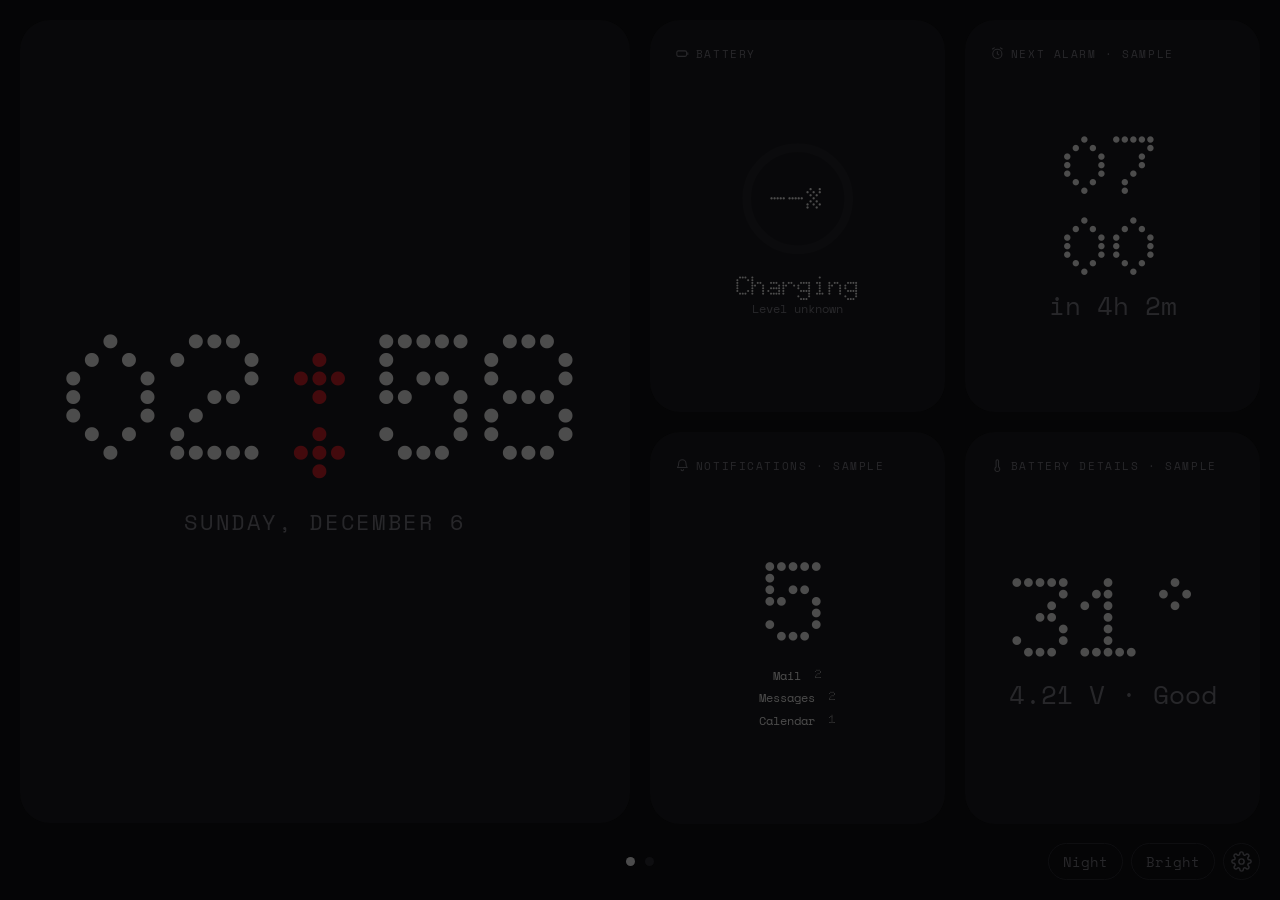
==== web/index.html @ 40144da5 "fix: tall tiles use their space: stacked alarm digits, centred and larger battery details In portrai" ====
<!doctype html>
<html lang="en">
<head>
<meta charset="utf-8">
<meta name="viewport" content="width=device-width, initial-scale=1, viewport-fit=cover">
<title>Charge Dock</title>
<link rel="stylesheet" href="fonts/fonts.css">
<style>
  /* Layout: StandBy-style night dock. Landscape = clock tile left, swipeable tile pages right. Portrait = clock on top, tiles below. */
  :root {
    --bg: #050506;
    --surface: #121214;
    --surface-2: #1b1b1e;
    --line: #26262a;
    --fg: #f4f3f0;
    --muted: #7a7980;
    --accent: #d71921;
    --on-accent: #ffffff;
    --font: "Space Mono", ui-monospace, "SF Mono", Menlo, monospace;
    --dot: "Doto", "Space Mono", ui-monospace, monospace;
    --dot-weight: 700;
    --time-scale: 1;
    --h12-scale: 1;
    --dim-opacity: .3;
    --top-inset: max(var(--gap), env(safe-area-inset-top, 0px));
    --gap: clamp(12px, 3vmin, 20px);   /* the one spacing value: screen margins and the space between tiles */
    color-scheme: dark;
  }
  :root[data-font="mono"] { --dot: "Space Mono", ui-monospace, "SF Mono", Menlo, monospace; --dot-weight: 400; --time-scale: .84; }
  :root[data-font="sans"] { --dot: system-ui, -apple-system, "Helvetica Neue", Roboto, sans-serif; --dot-weight: 200; --time-scale: .95; }
  :root[data-hour12="true"] { --h12-scale: .85; }
  :root[data-theme="light"] { --bg: #f2f2f4; --surface: #ffffff; --surface-2: #e8e8ec; --line: #d4d4da; --fg: #101012; --muted: #6c6b73; color-scheme: light; }
  @media (max-aspect-ratio: 1/1) { :root { --top-inset: max(calc(var(--gap) * 2.4), env(safe-area-inset-top, 0px)); } }   /* tall screens: room under the status bar and camera */
  [hidden] { display: none !important; }
  * { box-sizing: border-box; margin: 0; }
  html, body { height: 100%; }
  html { -webkit-tap-highlight-color: transparent; }   /* no blue flash on tap (Android WebView) */
  body {
    background: var(--bg); color: var(--fg); font-family: var(--font);
    padding-block: 0;
    padding-left: max(var(--gap), env(safe-area-inset-left, 0px));
    padding-right: max(var(--gap), env(safe-area-inset-right, 0px));
    overflow: hidden; -webkit-user-select: none; user-select: none;
  }
  button { font: inherit; color: inherit; background: none; border: 0; cursor: pointer; }
  button:focus-visible { outline: 2px solid var(--accent); outline-offset: 3px; }

  .dock { height: 100%; display: grid; grid-template-rows: minmax(0, 1fr) auto; gap: var(--gap); padding-block: var(--top-inset) var(--gap); transition: opacity .6s, transform 2s; }
  .dock.dim { opacity: var(--dim-opacity); }

  .stage { display: grid; grid-template-columns: 1fr 1fr; gap: var(--gap); min-height: 0; }
  @media (max-aspect-ratio: 1/1) { .stage { grid-template-columns: 1fr; grid-template-rows: auto minmax(0, 1fr); } }

  #battTile, .tile.clock { touch-action: none; -webkit-touch-callout: none; }
  #battTile *, .tile.clock * { pointer-events: none; }   /* the whole tile is the target, wherever you press */
  .tile.clock { justify-content: center; align-items: center; cursor: pointer; container-type: normal; }
  .time { font-family: var(--dot); font-weight: var(--dot-weight); font-variation-settings: "ROND" 100; font-size: calc(min(14.5vw, 32vh) * var(--time-scale) * var(--h12-scale)); line-height: 1; letter-spacing: -.035em; font-variant-numeric: tabular-nums; white-space: nowrap; }
  @media (max-aspect-ratio: 1/1) { .time { font-size: calc(min(31vw, 22vh) * var(--time-scale) * var(--h12-scale)); } }
  :root[data-calm="true"] .colon { animation: none; }
  .colon { color: var(--accent); animation: pulse 2s steps(1) infinite; }
  .ampm:empty { display: none; }
  .ampm { font-family: var(--font); font-weight: 400; font-size: .2em; letter-spacing: .05em; margin-left: .25em; color: var(--muted); }
  @keyframes pulse { 50% { opacity: .25; } }
  .temp { margin-top: .8vmin; max-width: 100%; text-align: center; overflow-wrap: anywhere; color: var(--muted); font-size: clamp(12px, 2.4vmin, 20px); letter-spacing: .08em; text-transform: uppercase; }
  .date { margin-top: 1.6vmin; color: var(--muted); font-size: clamp(12px, 2.6vmin, 22px); font-weight: 400; letter-spacing: .12em; text-transform: uppercase; }

  .tiles { position: relative; min-height: 0; touch-action: pan-y; }
  .page { height: 100%; display: grid; grid-template-columns: 1fr 1fr; grid-auto-rows: minmax(0, 1fr); gap: var(--gap); animation: in .35s ease-out; }
  @keyframes in { from { opacity: 0; transform: translateX(8px); } }
  .tile { background: var(--surface); border-radius: clamp(18px, 3.4vmin, 30px); padding: calc(var(--gap) * 1.25); display: flex; flex-direction: column; justify-content: space-between; min-width: 0; min-height: 0; overflow: hidden; container-type: size; }
  .tile.wide { grid-column: span 2; }
  .tile.tall { grid-row: span 2; }
  .label { display: flex; align-items: center; gap: .55em; color: var(--muted); font-size: clamp(10px, 1.9vmin, 14px); letter-spacing: .14em; text-transform: uppercase; }
  .label svg { width: 1.3em; height: 1.3em; flex: none; }
  .big { font-family: var(--dot); font-weight: var(--dot-weight); font-variation-settings: "ROND" 100; font-size: clamp(28px, 7.4vmin, 64px); line-height: 1; letter-spacing: -.02em; font-variant-numeric: tabular-nums; }
  .sub { color: var(--muted); font-size: clamp(12px, 2.3vmin, 17px); font-weight: 400; line-height: 1.4; }

  .ring { --ring: clamp(48px, min(38cqw, 66cqh), 220px); width: var(--ring); aspect-ratio: 1; position: relative; flex: none; }
  .ring svg { width: 100%; height: 100%; transform: rotate(-90deg); }
  .ring circle { fill: none; stroke-width: 7; }
  .ring .track { stroke: var(--surface-2); }
  .ring .fill { stroke: var(--accent); stroke-linecap: round; transition: stroke-dashoffset .8s; }
  .ring b { position: absolute; inset: 0; display: grid; place-items: center; font-family: var(--dot); font-weight: var(--dot-weight); font-variation-settings: "ROND" 100; font-size: calc(var(--ring) * .24); }
  .batt { display: flex; align-items: center; gap: 4cqmin; min-width: 0; }

  .alarm .ampm, .alarm .big { white-space: nowrap; }
  .tiles .tile .alarm .big { font-size: clamp(22px, min(34cqh, 34cqw), 130px); }
  .tiles .tile .details .big { font-size: clamp(26px, min(34cqh, 40cqw), 140px); }
  #notifRows li span { min-width: 0; overflow: hidden; text-overflow: ellipsis; white-space: nowrap; }
  .notif { display: flex; align-items: center; gap: calc(var(--gap) * 1.5); min-width: 0; }
  .notif-side { flex: 1; min-width: 0; }
  #notifRows { list-style: none; padding: 0; margin: 0; display: grid; grid-template-columns: minmax(0, 1fr); min-width: 0; gap: .45em; font-size: clamp(12px, min(8cqh, 4cqw), 20px); color: var(--fg); }
  #notifRows li { display: flex; justify-content: space-between; gap: 1em; min-width: 0; }
  #notifRows li b { font-family: var(--dot); font-variation-settings: "ROND" 100; font-weight: var(--dot-weight); }
  #notifRows li.more { color: var(--muted); justify-content: flex-start; }
  #notifTile .sub { font-size: clamp(12px, min(8cqh, 4cqw), 20px); }
  .week { display: grid; grid-template-columns: repeat(7, minmax(0, 1fr)); gap: calc(var(--gap) * .5); text-align: center; }
  .week div { display: flex; flex-direction: column; align-items: center; justify-content: space-between; gap: .35em; padding: 12% 0; border-radius: 14px; background: var(--surface-2); color: var(--muted); font-size: clamp(11px, 4cqw, 20px); letter-spacing: 0; }
  .week b { font-family: var(--dot); font-variation-settings: "ROND" 100; font-weight: var(--dot-weight); font-size: clamp(18px, min(7.4cqw, 22cqh), 80px); line-height: 1; letter-spacing: 0; transform: translateX(.047em); color: var(--fg); opacity: .45; }
  .week .wn { display: none; }
  .week .today { color: var(--accent); box-shadow: inset 0 0 0 2px var(--accent); }
  .week .today b { color: var(--accent); opacity: 1; }
  .week .future b { opacity: 1; }
  .tiles .tile.tall > .week { flex: 1; margin-block: 10px 0; grid-auto-rows: minmax(0, 1fr); }

  /* Right-hand tiles: the content scales with its tile and sits centred under the label. */
  .tiles .tile > :last-child { margin-block: auto; }
  .tiles .label { font-size: clamp(10px, 4.6cqmin, 16px); }
  .tiles .tile .big { font-size: clamp(26px, min(34cqh, 60cqw), 170px); }
  .tiles .tile .sub { font-size: clamp(12px, min(8cqh, 11cqw), 26px); }
  .tiles .batt .big { font-size: clamp(22px, min(20cqh, 9cqw), 80px); }
  .tiles .batt .sub { font-size: clamp(11px, min(8cqh, 4cqw), 20px); }
  @container (max-aspect-ratio: 1/1) {
    .week b { transform: none; }   /* the shift only matters for the centred day cards */
    .tiles .tile.tall > .week { grid-template-columns: 1fr; }
    .week div { flex-direction: row; padding: 0 6cqw; font-size: clamp(12px, min(3.4cqh, 6cqw), 26px); }
    .week .wl { display: none; }
    .week .wn { display: inline; }
    .week b { font-size: clamp(22px, min(7cqh, 18cqw), 90px); }
  }
  @container (max-aspect-ratio: 11/10) {
    .tiles .tile .alarm .big { display: flex; flex-direction: column; align-items: center; line-height: .95; font-size: clamp(22px, min(25cqh, 52cqw), 150px); }
    .alarm .sep { display: none; }
    .alarm, .details { text-align: center; }
    .tiles .tile .details .big { font-size: clamp(26px, min(34cqh, 52cqw), 150px); }
    .notif { flex-direction: column; align-items: stretch; text-align: center; gap: 3cqmin; }
    #notifRows li { justify-content: center; gap: 1.2em; }
    .batt { flex-direction: column; text-align: center; gap: 3cqmin; }
    .ring { --ring: clamp(64px, min(52cqw, 40cqh), 220px); }
    .tiles .batt .big { font-size: clamp(22px, min(11cqw, 13cqh), 80px); }
    .tiles .batt .sub { font-size: clamp(11px, min(5cqw, 6cqh), 22px); }
  }

  .bottom { display: grid; grid-template-columns: 1fr auto 1fr; align-items: center; color: var(--muted); font-size: clamp(11px, 2vmin, 14px); letter-spacing: .05em; }
  .hint { grid-column: 1; justify-self: start; padding-right: 8px; font-size: clamp(10px, 1.9vmin, 13px); line-height: 1.3; letter-spacing: .04em; color: var(--muted); }
  .dots { display: flex; gap: 10px; grid-column: 2; }
  .dots button { width: 9px; height: 9px; border-radius: 50%; background: var(--line); padding: 0; }
  .dots button[aria-current="true"] { background: var(--fg); }
  .pills { display: flex; gap: 8px; grid-column: 3; justify-self: end; }
  .pill { border: 1px solid var(--line); border-radius: 99px; padding: .5em 1em; color: var(--muted); }
  .pill[aria-pressed="true"] { color: var(--accent); border-color: var(--accent); }
  .pill.icon { padding: .5em; display: grid; place-items: center; }
  .pill.icon svg { width: 1.5em; height: 1.5em; }

  /* ---- settings ---- */
  .settings { position: fixed; inset: 0; z-index: 20; background: var(--bg); overflow-y: auto; padding-inline: max(var(--gap), env(safe-area-inset-left, 0px)) max(var(--gap), env(safe-area-inset-right, 0px)); -webkit-user-select: none; user-select: none; }
  .sheet { max-width: 760px; margin-inline: auto; padding-bottom: 24px; }
  .sheet header { position: sticky; top: 0; display: flex; justify-content: space-between; align-items: center; padding-block: 14px 10px; background: var(--bg); z-index: 1; }
  .sheet h2 { font-family: var(--font); font-weight: 400; font-size: clamp(14px, 3vmin, 20px); letter-spacing: .14em; text-transform: uppercase; color: var(--muted); }
  #settingsClose { width: 40px; height: 40px; border-radius: 50%; background: var(--surface-2); font-size: 22px; line-height: 1; }
  .rows { display: grid; grid-template-columns: 1fr; gap: calc(var(--gap) * .7); }
  @media (min-aspect-ratio: 1/1) { .rows { grid-template-columns: 1fr 1fr; } }
  .row { background: var(--surface); border-radius: 18px; padding: 10px 14px; display: flex; align-items: center; justify-content: space-between; gap: 12px; min-height: 52px; }
  .rl { color: var(--fg); font-size: 13px; letter-spacing: .04em; }
  .seg { display: flex; border: 1px solid var(--line); border-radius: 99px; overflow: hidden; }
  .seg button { padding: .45em .9em; font-size: 12px; color: var(--muted); }
  .seg button[aria-pressed="true"] { background: var(--accent); color: var(--on-accent); }
  .swatches { display: flex; gap: 10px; }
  .swatches button { width: 26px; height: 26px; padding: 0; border-radius: 50%; background: var(--c); border: 2px solid transparent; }
  .swatches button[aria-pressed="true"] { border-color: var(--fg); box-shadow: 0 0 0 2px var(--surface) inset; }
  #customSwatch { --c: var(--surface-2); display: grid; place-items: center; color: var(--muted); }
  #customSwatch svg { width: 14px; height: 14px; }
  .row.custom { grid-column: 1 / -1; }
  .sliders { display: grid; gap: 10px; flex: 1; min-width: 0; }
  .sliders label { display: grid; grid-template-columns: 6.5em minmax(0, 1fr); align-items: center; gap: 10px; font-size: 12px; color: var(--muted); }
  .sliders input[type="range"] { -webkit-appearance: none; appearance: none; width: 100%; height: 12px; border-radius: 99px; background: var(--track); margin: 0; }
  .sliders input[type="range"]::-webkit-slider-thumb { -webkit-appearance: none; width: 24px; height: 24px; border-radius: 50%; background: #fff; border: 3px solid var(--bg); box-shadow: 0 0 0 1px var(--muted); }
  .sliders input[type="range"]::-moz-range-thumb { width: 18px; height: 18px; border-radius: 50%; background: #fff; border: 3px solid var(--bg); }
  #hue { --track: linear-gradient(90deg, hsl(0 100% 50%), hsl(60 100% 50%), hsl(120 100% 50%), hsl(180 100% 50%), hsl(240 100% 50%), hsl(300 100% 50%), hsl(360 100% 50%)); }
  #sat { --track: linear-gradient(90deg, hsl(var(--h) 0% var(--lp)), hsl(var(--h) 100% var(--lp))); }
  #lig { --track: linear-gradient(90deg, #000, hsl(var(--h) var(--sp) 50%), #fff); }
  #customHex { width: 8.2em; padding: .55em .7em; border: 1px solid var(--line); border-radius: 12px; background: var(--surface-2); color: var(--fg); font: inherit; font-size: 13px; letter-spacing: .04em; -webkit-user-select: text; user-select: text; text-transform: lowercase; }
  .field { width: 11em; padding: .55em .7em; border: 1px solid var(--line); border-radius: 12px; background: var(--surface-2); color: var(--fg); font: inherit; font-size: 13px; -webkit-user-select: text; user-select: text; }
  .field:focus-visible { outline: 2px solid var(--accent); outline-offset: 2px; }
  .field[aria-invalid="true"] { border-color: #ff5a4d; }
  #customHex:focus-visible { outline: 2px solid var(--accent); outline-offset: 2px; }
  #customHex[aria-invalid="true"] { border-color: #ff5a4d; }
  .step { display: flex; align-items: center; gap: 10px; }
  .step button { width: 32px; height: 32px; border-radius: 50%; background: var(--surface-2); font-size: 18px; line-height: 1; }
  .step output { min-width: 5.2em; text-align: center; font-size: 13px; color: var(--fg); font-variant-numeric: tabular-nums; }
  .switch { width: 46px; height: 28px; border-radius: 99px; background: var(--surface-2); position: relative; flex: none; transition: background .2s; }
  .switch::after { content: ""; position: absolute; top: 3px; left: 3px; width: 22px; height: 22px; border-radius: 50%; background: var(--muted); transition: transform .2s, background .2s; }
  .switch[aria-checked="true"] { background: var(--line); }
  .switch[aria-checked="true"]::after { background: var(--accent); transform: translateX(18px); }
  #resetSettings { margin-top: 14px; padding: .6em 1.2em; border: 1px solid var(--line); border-radius: 99px; color: var(--muted); font-size: 12px; }

  #flash { position: fixed; inset: 0; z-index: 100; background: radial-gradient(circle at 50% 50%, #fff 0, #fff 55%, var(--tint, #fff) 135%); box-shadow: inset 0 0 18vmin var(--tint, transparent); opacity: 0; pointer-events: none; }
  #orb { position: fixed; left: 50%; top: 50%; z-index: 99; width: 28px; height: 28px; border-radius: 50%; background: radial-gradient(circle, #fff 0 30%, var(--tint, #fff) 72%, transparent 100%); box-shadow: 0 0 24px 8px var(--tint, #fff); transform: translate(-50%, -50%); pointer-events: none; }
  body.red { --bg: #060102; --surface: #150607; --surface-2: #220a0c; --line: #301012; --fg: #e8352f; --muted: #7e211f; --accent: #ff5a4d; }
  @media (prefers-reduced-motion: reduce) { .colon, .page { animation: none; } .stage, .dock { transition: none; } }
</style>
</head>
<body>
<div class="dock" id="dock">
  <div class="stage" id="stage">
    <div class="clock tile">
      <div class="time" id="time" aria-live="off"><span id="hh">00</span><span class="colon">:</span><span id="mm">00</span><span class="ampm" id="ampm"></span></div>
      <div class="date" id="date"></div>
      <div class="temp" id="temp" hidden></div>
    </div>

    <div class="tiles" id="tiles">
      <section class="page" id="page0">
        <div class="tile" id="battTile">
          <div class="label"><svg viewBox="0 0 24 24" fill="none" stroke="currentColor" stroke-width="1.7" stroke-linecap="round" stroke-linejoin="round"><rect x="3" y="8" width="16" height="9" rx="2.5"/><path d="M21 11v3"/></svg>Battery</div>
          <div class="batt">
            <div class="ring">
              <svg viewBox="0 0 100 100"><circle class="track" cx="50" cy="50" r="40"/><circle class="fill" id="ringFill" cx="50" cy="50" r="40" stroke-dasharray="251.3" stroke-dashoffset="251.3"/></svg>
              <b id="pct">--%</b>
            </div>
            <div><div class="big" id="battBig">Charging</div><div class="sub" id="battSub">Level unknown</div></div>
          </div>
        </div>
        <div class="tile" id="alarmTile" data-state="sample">
          <div class="label"><svg viewBox="0 0 24 24" fill="none" stroke="currentColor" stroke-width="1.7" stroke-linecap="round" stroke-linejoin="round"><circle cx="12" cy="13" r="7.5"/><path d="M12 9v4l2.5 1.5M4 5l3-2M20 5l-3-2"/></svg><span id="alarmLabel">Next alarm \u00b7 sample</span></div>
          <div class="alarm">
            <div class="big" id="alarmTime"><span id="alarmH">--</span><span class="sep">:</span><span id="alarmM">--</span><span class="ampm" id="alarmAmpm"></span></div>
            <div class="sub" id="alarmWhen">&nbsp;</div>
          </div>
        </div>
        <div class="tile" id="notifTile" data-state="sample">
          <div class="label"><svg viewBox="0 0 24 24" fill="none" stroke="currentColor" stroke-width="1.7" stroke-linecap="round" stroke-linejoin="round"><path d="M6 9a6 6 0 1 1 12 0c0 5 2 6.5 2 6.5H4S6 14 6 9z"/><path d="M10 19a2 2 0 0 0 4 0"/></svg><span id="notifLabel">Notifications · sample</span></div>
          <div class="notif">
            <div class="big" id="notifTotal">0</div>
            <div class="notif-side">
              <ul id="notifRows"></ul>
              <div class="sub" id="notifMessage" hidden></div>
            </div>
          </div>
        </div>
        <div class="tile" id="detailsTile" data-state="sample">
          <div class="label"><svg viewBox="0 0 24 24" fill="none" stroke="currentColor" stroke-width="1.7" stroke-linecap="round" stroke-linejoin="round"><path d="M14 14.8V5a2 2 0 1 0-4 0v9.8a4 4 0 1 0 4 0z"/></svg><span id="detailsLabel">Battery details \u00b7 sample</span></div>
          <div class="details">
            <div class="big" id="detailsBig">&ndash;</div>
            <div class="sub" id="detailsSub">&nbsp;</div>
          </div>
        </div>
      </section>

      <section class="page" id="page1" hidden>
        <div class="tile wide tall">
          <div class="label"><svg viewBox="0 0 24 24" fill="none" stroke="currentColor" stroke-width="1.7" stroke-linecap="round"><circle cx="5" cy="12" r="1.3"/><circle cx="12" cy="12" r="1.3"/><circle cx="19" cy="12" r="1.3"/></svg>This week</div>
          <div class="week" id="week"></div>
        </div>
      </section>
    </div>
  </div>

  <div class="bottom">
    <span class="hint" id="exitHint" hidden>Hold the clock to exit</span>
    <div class="dots" role="group" aria-label="Pages">
      <button aria-label="Page 1" aria-current="true" data-page="0"></button>
      <button aria-label="Page 2" aria-current="false" data-page="1"></button>
    </div>
    <div class="pills">
      <button class="pill" id="redBtn" aria-pressed="false">Night</button>
      <button class="pill" id="dimBtn">Dim</button>
      <button class="pill icon" id="settingsBtn" aria-label="Settings"><svg viewBox="0 0 24 24" fill="none" stroke="currentColor" stroke-width="1.7" stroke-linecap="round" stroke-linejoin="round"><circle cx="12" cy="12" r="3"/><path d="M19.4 15a1.7 1.7 0 0 0 .3 1.8l.1.1a2 2 0 1 1-2.8 2.8l-.1-.1a1.7 1.7 0 0 0-1.8-.3 1.7 1.7 0 0 0-1 1.5V21a2 2 0 1 1-4 0v-.1a1.7 1.7 0 0 0-1.1-1.5 1.7 1.7 0 0 0-1.8.3l-.1.1a2 2 0 1 1-2.8-2.8l.1-.1a1.7 1.7 0 0 0 .3-1.8 1.7 1.7 0 0 0-1.5-1H3a2 2 0 1 1 0-4h.1a1.7 1.7 0 0 0 1.5-1.1 1.7 1.7 0 0 0-.3-1.8l-.1-.1a2 2 0 1 1 2.8-2.8l.1.1a1.7 1.7 0 0 0 1.8.3H9a1.7 1.7 0 0 0 1-1.5V3a2 2 0 1 1 4 0v.1a1.7 1.7 0 0 0 1 1.5 1.7 1.7 0 0 0 1.8-.3l.1-.1a2 2 0 1 1 2.8 2.8l-.1.1a1.7 1.7 0 0 0-.3 1.8V9a1.7 1.7 0 0 0 1.5 1H21a2 2 0 1 1 0 4h-.1a1.7 1.7 0 0 0-1.5 1z"/></svg></button>
    </div>
  </div>
</div>

<div id="flash" aria-hidden="true" style="opacity:0"></div>
<div id="orb" aria-hidden="true" hidden></div>

<div class="settings" id="settings" role="dialog" aria-modal="true" aria-labelledby="settingsTitle" hidden>
  <div class="sheet">
    <header>
      <h2 id="settingsTitle">Settings</h2>
      <button id="settingsClose" aria-label="Close settings">&times;</button>
    </header>
    <div class="rows">
      <div class="row"><span class="rl">Clock font</span>
        <div class="seg"><button data-font="dot">Dot</button><button data-font="mono">Mono</button><button data-font="sans">Sans</button></div></div>
      <div class="row"><span class="rl">Theme</span>
        <div class="seg"><button data-themeopt="dark">Dark</button><button data-themeopt="light">Light</button><button data-themeopt="system">Device</button></div></div>
      <div class="row"><span class="rl">Accent colour</span>
        <div class="swatches">
          <button data-accent="#d71921" style="--c:#d71921" aria-label="Red"></button>
          <button data-accent="#ffb25b" style="--c:#ffb25b" aria-label="Amber"></button>
          <button data-accent="#5be28c" style="--c:#5be28c" aria-label="Green"></button>
          <button data-accent="#4aa3ff" style="--c:#4aa3ff" aria-label="Blue"></button>
          <button data-accent="#f4f3f0" style="--c:#f4f3f0" aria-label="White"></button>
          <button id="customSwatch" aria-label="Custom colour" aria-pressed="false"><svg viewBox="0 0 24 24" fill="none" stroke="currentColor" stroke-width="2" stroke-linecap="round" stroke-linejoin="round" aria-hidden="true"><path d="M17 3a2.83 2.83 0 1 1 4 4L7.5 20.5 2 22l1.5-5.5L17 3z"/></svg></button>
        </div></div>
      <div class="row custom" id="customRow" hidden>
        <div class="sliders">
          <label>Hue <input type="range" id="hue" min="0" max="360" value="0" aria-label="Hue"></label>
          <label>Saturation <input type="range" id="sat" min="0" max="100" value="100" aria-label="Saturation"></label>
          <label>Lightness <input type="range" id="lig" min="0" max="100" value="50" aria-label="Lightness"></label>
        </div>
        <input type="text" id="customHex" value="#d71921" maxlength="10" inputmode="text" autocomplete="off" autocapitalize="off" spellcheck="false" aria-label="Hex colour code" aria-invalid="false">
      </div>
      <div class="row"><span class="rl">Time format</span>
        <div class="seg"><button data-hour12="false">24-hour</button><button data-hour12="true">12-hour</button></div></div>
      <div class="row"><span class="rl">Temperature</span>
        <div class="seg"><button data-unit="C">&deg;C</button><button data-unit="F">&deg;F</button></div></div>
      <div class="row"><span class="rl">Weather city</span>
        <input type="text" id="cityInput" class="field" maxlength="60" placeholder="Automatic" autocomplete="off" autocapitalize="words" spellcheck="false" aria-label="Weather city" aria-invalid="false"></div>
      <div class="row"><span class="rl">Week starts on</span>
        <div class="seg"><button data-weekstart="1">Monday</button><button data-weekstart="0">Sunday</button></div></div>
      <div class="row"><span class="rl">Turn down visual effects</span>
        <button class="switch" id="setReduce" role="switch" aria-checked="false" aria-label="Turn down visual effects"></button></div>
      <div class="row"><span class="rl">Auto-dim at night</span>
        <button class="switch" id="setAuto" role="switch" aria-checked="true" aria-label="Auto-dim at night"></button></div>
      <div class="row"><span class="rl">Dim brightness</span>
        <div class="step"><button id="levelMinus" aria-label="Dimmer">&minus;</button><output id="levelValue">30%</output><button id="levelPlus" aria-label="Brighter">+</button></div></div>
      <div class="row"><span class="rl">Dim from</span>
        <div class="step"><button id="startMinus" aria-label="Start one hour earlier">&minus;</button><output id="startValue">22:00</output><button id="startPlus" aria-label="Start one hour later">+</button></div></div>
      <div class="row"><span class="rl">Dim until</span>
        <div class="step"><button id="endMinus" aria-label="End one hour earlier">&minus;</button><output id="endValue">07:00</output><button id="endPlus" aria-label="End one hour later">+</button></div></div>
    </div>
    <button id="resetSettings">Reset to defaults</button>
  </div>
</div>

<script src="dock-logic.js"></script>
<script>
  const $ = id => document.getElementById(id);
  const pad = n => String(n).padStart(2, '0');

  // ---- settings (stored on the device, validated on load) ----
  const KEY = 'charge-dock-settings';
  let S;
  try { S = DockLogic.normalizeSettings(JSON.parse(localStorage.getItem(KEY))); }
  catch (e) { S = DockLogic.normalizeSettings(null); }
  const saveSettings = () => { try { localStorage.setItem(KEY, JSON.stringify(S)); } catch (e) {} };

  let manual = null, lastNight = null, dayKey = '', customOpen = false;

  // Only touch the DOM when the text changed, so the blinking colon is never re-created.
  const setText = (id, text) => { const el = $(id); if (el.textContent !== text) el.textContent = text; };

  // ---- clock, date, week ----
  function tick() {
    const n = new Date();
    const t = DockLogic.formatTime(n, S.hour12);
    setText('hh', t.hh); setText('mm', t.mm); setText('ampm', t.suffix);
    if (typeof renderAlarm === 'function') renderAlarm();
    $('date').textContent = n.toLocaleDateString(undefined, { weekday: 'long', month: 'long', day: 'numeric' });
    const key = n.toDateString();
    if (key !== dayKey) {
      dayKey = key;
      $('week').innerHTML = DockLogic.weekStrip(n, S.weekStart).map(d =>
        '<div class="' + d.state + '"><span class="wl">' + d.letter + '</span><span class="wn">' + d.name + '</span><b>' + pad(d.day) + '</b></div>').join('');
    }
  }

  // ---- theme: dark, light, or the phone's choice; accent adjusted so it stays visible ----
  let systemDark = true, systemFromApp = false;
  try {
    const mq = matchMedia('(prefers-color-scheme: dark)');
    systemDark = mq.matches;
    mq.addEventListener('change', e => { if (systemFromApp) return; systemDark = e.matches; applyDimming(); });
  } catch (e) {}
  window.setSystemTheme = isDark => { systemFromApp = true; systemDark = !!isDark; applyDimming(); };
  function paintTheme(resolved) {
    const root = document.documentElement;
    const shown = DockLogic.visibleAccent(S.accent, resolved);
    root.dataset.theme = resolved;
    root.style.setProperty('--accent', shown);
    root.style.setProperty('--on-accent', DockLogic.onAccent(shown));
  }

  // ---- dimming: the schedule decides, the Dim pill overrides until the next boundary ----
  function applyDimming() {
    const night = DockLogic.isNight(new Date(), S.dimStart, S.dimEnd);
    if (night !== lastNight) { lastNight = night; manual = null; }
    const dim = manual !== null ? manual : (S.autoDim && night);
    $('dock').classList.toggle('dim', dim);
    paintTheme(DockLogic.resolveTheme(S.theme, systemDark, dim));
    $('dimBtn').textContent = dim ? 'Bright' : 'Dim';
    $('dimBtn').dataset.dim = String(dim);
  }

  // ---- apply settings to the page and the settings screen ----
  function applySettings(fromSlider = false) {
    const root = document.documentElement;
    root.dataset.font = S.font;
    root.dataset.hour12 = String(S.hour12);
    root.style.setProperty('--dim-opacity', String(S.dimLevel / 100));
    document.body.classList.toggle('red', S.red);
    const mark = (attr, value) => document.querySelectorAll('[data-' + attr + ']').forEach(b =>
      b.setAttribute('aria-pressed', String(b.dataset[attr] === String(value))));
    mark('font', S.font); mark('themeopt', S.theme); mark('unit', S.unit);
    if (document.activeElement !== $('cityInput')) $('cityInput').value = S.weatherCity ? S.weatherCity.name : ''; mark('accent', S.accent); mark('hour12', S.hour12); mark('weekstart', S.weekStart);
    const preset = DockLogic.ACCENTS.includes(S.accent);
    $('customSwatch').setAttribute('aria-pressed', String(!preset));
    if (preset) { $('customSwatch').style.removeProperty('--c'); $('customSwatch').style.removeProperty('color'); }
    else { $('customSwatch').style.setProperty('--c', S.accent); $('customSwatch').style.color = DockLogic.onAccent(S.accent); }
    $('customRow').hidden = preset && !customOpen;
    const hsl = DockLogic.hexToHsl(S.accent);
    if (!fromSlider) { $('hue').value = hsl.h; $('sat').value = hsl.s; $('lig').value = hsl.l; }
    $('customRow').style.setProperty('--h', $('hue').value);
    $('customRow').style.setProperty('--sp', $('sat').value + '%');
    $('customRow').style.setProperty('--lp', $('lig').value + '%');
    if (document.activeElement !== $('customHex')) $('customHex').value = S.accent;
    $('setAuto').setAttribute('aria-checked', String(S.autoDim));
    $('setReduce').setAttribute('aria-checked', String(S.reduceEffects));
    root.dataset.calm = String(S.reduceEffects);
    $('startValue').textContent = DockLogic.formatHour(S.dimStart, S.hour12);
    $('endValue').textContent = DockLogic.formatHour(S.dimEnd, S.hour12);
    $('levelValue').textContent = S.dimLevel + '%';
    $('redBtn').setAttribute('aria-pressed', String(S.red));
    dayKey = ''; tick(); applyDimming(); if (typeof renderWeather === 'function') { renderWeather(); renderAlarm(); renderDetails(); }
  }
  const change = fn => { fn(); saveSettings(); applySettings(); };

  // ---- settings screen ----
  const settings = $('settings');
  const openSettings = () => { settings.hidden = false; $('settingsClose').focus(); };
  const closeSettings = () => { settings.hidden = true; $('settingsBtn').focus(); };
  $('settingsBtn').onclick = openSettings;
  $('settingsClose').onclick = closeSettings;
  const actions = {
    setAuto: () => { S.autoDim = !S.autoDim; manual = null; },
    setReduce: () => { S.reduceEffects = !S.reduceEffects; },
    levelMinus: () => { S.dimLevel = Math.max(10, S.dimLevel - 10); },
    levelPlus: () => { S.dimLevel = Math.min(80, S.dimLevel + 10); },
    startMinus: () => { S.dimStart = (S.dimStart + 23) % 24; },
    startPlus: () => { S.dimStart = (S.dimStart + 1) % 24; },
    endMinus: () => { S.dimEnd = (S.dimEnd + 23) % 24; },
    endPlus: () => { S.dimEnd = (S.dimEnd + 1) % 24; },
    resetSettings: () => { S = DockLogic.normalizeSettings(null); manual = null; customOpen = false; },
    customSwatch: () => { customOpen = true; },
  };
  settings.addEventListener('click', e => {
    const b = e.target.closest('button'); if (!b) return;
    const d = b.dataset;
    if (d.font) change(() => { S.font = d.font; });
    else if (d.themeopt) change(() => { S.theme = d.themeopt; });
    else if (d.unit) change(() => { S.unit = d.unit; });
    else if (d.accent) change(() => { S.accent = d.accent; customOpen = false; });
    else if (d.hour12) change(() => { S.hour12 = d.hour12 === 'true'; });
    else if (d.weekstart) change(() => { S.weekStart = Number(d.weekstart); });
    else if (actions[b.id]) change(actions[b.id]);
  });

  $('customRow').addEventListener('input', e => {
    if (e.target.type !== 'range') return;
    S.accent = DockLogic.hslToHex(Number($('hue').value), Number($('sat').value), Number($('lig').value));
    saveSettings(); applySettings(true);
  });

  $('customHex').addEventListener('input', () => {
    const hex = DockLogic.parseHexInput($('customHex').value);
    $('customHex').setAttribute('aria-invalid', String(hex === null));
    if (hex === null) return;
    customOpen = true;
    S.accent = hex; saveSettings(); applySettings();
  });
  $('customHex').addEventListener('blur', () => {
    $('customHex').value = S.accent;
    $('customHex').setAttribute('aria-invalid', 'false');
  });

  // ---- quick controls ----
  $('dimBtn').onclick = () => { manual = $('dimBtn').dataset.dim !== 'true'; applyDimming(); };
  const toggleRed = () => change(() => { S.red = !S.red; });
  $('redBtn').onclick = toggleRed;
  if (window.DockHost && typeof window.DockHost.exit === 'function') $('exitHint').hidden = false;   // the hold-to-exit gesture only works inside the app
  const clockTile = document.querySelector('.tile.clock');
  let pressTimer = null, pressX = 0, pressY = 0, longPressed = false;
  const WOBBLE = 28;   // px a finger may drift during a hold before it counts as a slide
  const cancelPress = () => { clearTimeout(pressTimer); pressTimer = null; };
  clockTile.addEventListener('pointerdown', e => {
    longPressed = false; pressX = e.clientX; pressY = e.clientY; cancelPress();
    try { clockTile.setPointerCapture(e.pointerId); } catch (err) {}
    pressTimer = setTimeout(() => {
      longPressed = true;
      if (window.DockHost && typeof window.DockHost.exit === 'function') window.DockHost.exit();
    }, 700);
  });
  clockTile.addEventListener('pointermove', e => { if (pressTimer && Math.hypot(e.clientX - pressX, e.clientY - pressY) > WOBBLE) cancelPress(); });
  ['pointerup', 'pointercancel', 'pointerleave'].forEach(t => clockTile.addEventListener(t, cancelPress));
  clockTile.addEventListener('contextmenu', e => e.preventDefault());
  clockTile.onclick = () => { if (longPressed) { longPressed = false; return; } toggleRed(); };

  // ---- pages: dots, arrow keys, swipe ----
  let page = 0;
  function setPage(p) {
    page = Math.max(0, Math.min(1, p));
    $('page0').hidden = page !== 0;
    $('page1').hidden = page !== 1;
    document.querySelectorAll('.dots button').forEach(b => b.setAttribute('aria-current', String(Number(b.dataset.page) === page)));
  }
  document.querySelectorAll('.dots button').forEach(b => { b.onclick = () => setPage(Number(b.dataset.page)); });
  let startX = null;
  $('tiles').addEventListener('pointerdown', e => { startX = e.clientX; });
  $('tiles').addEventListener('pointerup', e => {
    if (startX !== null && Math.abs(e.clientX - startX) > 50) setPage(page + (e.clientX < startX ? 1 : -1));
    startX = null;
  });
  $('tiles').addEventListener('pointercancel', () => { startX = null; });
  addEventListener('keydown', e => {
    if (e.key === 'Escape' && !settings.hidden) closeSettings();
    else if (settings.hidden && e.key === 'ArrowRight') setPage(page + 1);
    else if (settings.hidden && e.key === 'ArrowLeft') setPage(page - 1);
  });

  // ---- battery: the Android app calls window.setBattery(level 0..1 or -1, charging, secondsToFull or -1) ----
  let lastBattery = [-1, true, -1], eggRunning = false, lastFlashAgent = null;
  function renderBattery() {
    const [level, charging, secsToFull, pluggedIn] = lastBattery;
    const t = DockLogic.batteryText(level, charging, secsToFull, pluggedIn);
    const known = Number.isFinite(level) && level >= 0;
    $('pct').textContent = t.pct;
    $('battBig').textContent = t.big;
    $('battSub').textContent = t.sub;
    $('ringFill').style.strokeDashoffset = String(known ? 251.3 * (1 - Math.min(level, 1)) : 251.3);
  }
  window.setBattery = (level, charging, secsToFull, pluggedIn = charging) => {
    lastBattery = [level, charging, secsToFull, pluggedIn];
    if (!eggRunning) renderBattery();   // a hidden effect may be showing; the newest reading appears when it ends
  };
  window.setBattery(-1, true, -1);

  // ---- weather: shown only when the internet answers; offline or on any failure the line is not there at all ----
  let weather = null, ipLocation = null, weatherRun = 0, retryTimer = null;
  function renderWeather() {
    const line = DockLogic.weatherLine(weather, S.unit), el = $('temp');
    el.textContent = line;
    el.hidden = !line;
  }
  async function getJson(url) {
    const abort = new AbortController(), timer = setTimeout(() => abort.abort(), 10000);
    try {
      const r = await fetch(url, { signal: abort.signal });
      if (!r.ok) throw new Error('http ' + r.status);
      return await r.json();
    } finally { clearTimeout(timer); }
  }
  async function refreshWeather() {
    const run = ++weatherRun;                       // only the newest request may change what is shown
    clearTimeout(retryTimer);
    let result = null;
    try {
      if (navigator.onLine === false) throw new Error('offline');
      let loc = S.weatherCity;                      // the city from Settings, else a rough location from the connection
      if (!loc) { ipLocation = ipLocation || DockLogic.parseIpLocation(await getJson(DockLogic.IP_LOCATION_URL)); loc = ipLocation; }
      const f = loc && DockLogic.parseForecast(await getJson(DockLogic.forecastUrl(loc.lat, loc.lon)));
      result = f ? { ...f, name: loc.name } : null;
    } catch (e) { ipLocation = null; }
    if (run !== weatherRun) return;
    weather = result;
    renderWeather();
    if (!weather) retryTimer = setTimeout(refreshWeather, 5 * 60 * 1000);   // try again in a few minutes
  }
  async function commitCity() {
    const input = $('cityInput'), text = input.value.trim();
    if (!text) { S.weatherCity = null; input.setAttribute('aria-invalid', 'false'); saveSettings(); refreshWeather(); return; }
    try {
      const found = DockLogic.parseGeocode(await getJson(DockLogic.geocodeUrl(text)));
      if (!found) throw new Error('not found');
      S.weatherCity = found; input.value = found.name; input.setAttribute('aria-invalid', 'false');
      saveSettings(); refreshWeather();
    } catch (e) { input.setAttribute('aria-invalid', 'true'); }   // not found, or no connection: leave the weather as it is
  }
  $('cityInput').addEventListener('change', commitCity);
  $('cityInput').addEventListener('keydown', e => { if (e.key === 'Enter') e.target.blur(); });
  addEventListener('online', refreshWeather);
  setInterval(refreshWeather, 30 * 60 * 1000);

  // ---- next alarm: the Android app calls setNextAlarm(epochMillis, or null for none) ----
  let alarmState = window.DockHost ? 'none' : 'sample', alarmMs = null;   // in a plain browser: a labelled sample
  const sampleAlarmMs = () => { const n = new Date(), a = new Date(n.getFullYear(), n.getMonth(), n.getDate(), 7, 0); if (a <= n) a.setDate(a.getDate() + 1); return a.getTime(); };
  function renderAlarm() {
    const a = DockLogic.alarmSummary(alarmState === 'sample' ? sampleAlarmMs() : alarmMs, Date.now(), S.hour12);
    $('alarmTile').dataset.state = a.none ? 'none' : alarmState;
    setText('alarmLabel', alarmState === 'sample' ? 'Next alarm \u00b7 sample' : 'Next alarm');
    setText('alarmH', a.none ? '--' : a.hh);
    setText('alarmM', a.none ? '--' : a.mm);
    setText('alarmAmpm', a.none ? '' : a.suffix);
    setText('alarmWhen', a.none ? 'No alarm set' : a.when + (a.day ? ' \u00b7 ' + a.day : ''));
  }
  window.setNextAlarm = ms => { alarmState = 'ready'; alarmMs = Number.isFinite(ms) ? ms : null; renderAlarm(); };

  // ---- battery details: the app calls setBatteryDetails(temperatureC | null, millivolts | null, healthCode) ----
  let detailsState = window.DockHost ? 'waiting' : 'sample', details = [null, null, 0];
  function renderDetails() {
    const [t, mv, h] = detailsState === 'sample' ? [31.2, 4210, 2] : details;
    const d = DockLogic.batteryDetailsText(t, mv, h, S.unit);
    $('detailsTile').dataset.state = detailsState;
    setText('detailsLabel', detailsState === 'sample' ? 'Battery details \u00b7 sample' : 'Battery details');
    setText('detailsBig', d.big);
    setText('detailsSub', d.sub);
  }
  window.setBatteryDetails = (t, mv, h) => { detailsState = 'ready'; details = [t, mv, h]; renderDetails(); };
  renderAlarm(); renderDetails();

  // ---- notifications: the Android app calls setNotifications([{app, count}, ...]) and setNotificationAccess(bool) ----
  const SAMPLE_NOTIFICATIONS = [{ app: 'Messages', count: 2 }, { app: 'Mail', count: 2 }, { app: 'Calendar', count: 1 }];
  let notifState = window.DockHost ? 'needs-access' : 'sample';     // in a plain browser: sample data
  let notifItems = notifState === 'sample' ? SAMPLE_NOTIFICATIONS : [];
  function renderNotifications() {
    $('notifTile').dataset.state = notifState;
    $('notifLabel').textContent = notifState === 'sample' ? 'Notifications \u00b7 sample' : 'Notifications';
    const rowsEl = $('notifRows'), msg = $('notifMessage');
    rowsEl.textContent = '';
    if (notifState === 'needs-access') {
      $('notifTotal').textContent = '\u2013';
      msg.textContent = 'Turn on notification access in the Charge Dock app';
      msg.hidden = false;
      return;
    }
    const s = DockLogic.summarizeNotifications(notifItems);
    $('notifTotal').textContent = s.totalLabel;
    s.rows.forEach(r => {
      const li = document.createElement('li'), name = document.createElement('span'), count = document.createElement('b');
      name.textContent = r.app; count.textContent = r.label;      // textContent: app names are never treated as HTML
      li.append(name, count); rowsEl.append(li);
    });
    if (s.more > 0) { const li = document.createElement('li'); li.className = 'more'; li.textContent = '+' + s.more + ' more'; rowsEl.append(li); }
    msg.textContent = 'Nothing new';
    msg.hidden = s.total > 0;
  }
  window.setNotifications = items => { notifState = 'ready'; notifItems = Array.isArray(items) ? items : []; renderNotifications(); };
  window.setNotificationAccess = granted => {
    if (!granted) { notifState = 'needs-access'; notifItems = []; } else if (notifState === 'needs-access') { notifState = 'ready'; }
    renderNotifications();
  };
  renderNotifications();

  // ---- hidden: hold the battery tile for two seconds ----
  // The ring charges up to 100%, then one of the agents with a flash ability flashes the screen white, once, and everything returns.
  let eggPhase = 'idle', eggCounter = null;       // idle -> charging (only while you keep holding) -> flashing
  function runEgg() {
    eggRunning = true;
    eggPhase = 'charging';
    const f = DockLogic.pickFlash(Math.random(), lastFlashAgent);
    const reduce = matchMedia('(prefers-reduced-motion: reduce)').matches;   // people who asked for less motion get no orb and no white flash
    const ring = $('ringFill'), start = lastBattery[0], { chargeMs } = DockLogic.EGG;
    // 1. the ring charges up, the percentage counting with it. Letting go before 100% puts everything back (abortCharge).
    ring.style.transition = 'stroke-dashoffset ' + chargeMs + 'ms linear';
    ring.style.strokeDashoffset = '0';
    let elapsed = 0;
    eggCounter = setInterval(() => {
      elapsed += 50;
      $('pct').textContent = DockLogic.chargePercent(start, elapsed, chargeMs) + '%';
      if (elapsed < chargeMs) return;
      clearInterval(eggCounter); eggCounter = null;
      eggPhase = 'flashing';
      lastFlashAgent = f.agent;
      $('pct').textContent = '100%';
      $('battBig').textContent = 'Fully flashed';
      $('battSub').hidden = true;
      reduce ? setTimeout(endEgg, 1500) : flashPhase(f);
    }, 50);
  }
  // You let go (or slid away) before the ring was full: back to normal, and it never goes on to 100%.
  function abortCharge() {
    if (eggPhase !== 'charging') return;
    clearInterval(eggCounter); eggCounter = null;
    eggPhase = 'idle';
    const ring = $('ringFill');
    ring.style.transition = 'stroke-dashoffset 400ms ease-out';   // the ring drops back smoothly
    eggRunning = false;
    renderBattery();
    setTimeout(() => { ring.style.transition = ''; }, 450);
  }
  function flashPhase(f) {
    const flash = $('flash'), orb = $('orb');
    flash.dataset.agent = f.id;
    flash.style.setProperty('--tint', f.tint);
    orb.style.setProperty('--tint', f.tint);
    orb.hidden = false;
    if (orb.animate) {
      orb.animate(
        f.points.map(([x, y, scale = 1]) => ({ left: x + '%', top: y + '%', transform: 'translate(-50%, -50%) scale(' + scale + ')' })),
        { duration: f.windup, easing: 'ease-in', fill: 'forwards' });
    }
    setTimeout(() => {
      orb.hidden = true;                      // 2. the orb pops...
      flash.style.transition = 'none';
      flash.style.opacity = '1';              // ...and the screen goes white once
      setTimeout(() => { flash.style.transition = 'opacity ' + f.fade + 'ms ease-out'; flash.style.opacity = '0'; }, f.hold);
      setTimeout(() => { delete flash.dataset.agent; endEgg(); }, f.hold + f.fade);
    }, f.windup);
  }
  function endEgg() {
    $('ringFill').style.transition = '';
    eggPhase = 'idle';
    eggRunning = false;
    $('battSub').hidden = false;
    renderBattery();
  }
  const battTile = $('battTile');
  let eggTimer = null, eggX = 0, eggY = 0;
  const cancelEgg = () => { clearTimeout(eggTimer); eggTimer = null; abortCharge(); };
  battTile.addEventListener('pointerdown', e => {
    if (eggRunning || S.reduceEffects) return;
    eggX = e.clientX; eggY = e.clientY; cancelEgg();
    try { battTile.setPointerCapture(e.pointerId); } catch (err) {}
    eggTimer = setTimeout(() => { eggTimer = null; runEgg(); }, DockLogic.EGG.holdMs);
  });
  battTile.addEventListener('pointermove', e => { if ((eggTimer || eggPhase === 'charging') && Math.hypot(e.clientX - eggX, e.clientY - eggY) > WOBBLE) cancelEgg(); });
  ['pointerup', 'pointercancel', 'pointerleave'].forEach(t => battTile.addEventListener(t, cancelEgg));
  battTile.addEventListener('contextmenu', e => e.preventDefault());

  // ---- keep the screen on (when the browser allows it) ----
  async function keepAwake() { try { if (navigator.wakeLock) await navigator.wakeLock.request('screen'); } catch (e) {} }
  keepAwake(); document.addEventListener('visibilitychange', () => { if (!document.hidden) keepAwake(); });

  // ---- burn-in protection: drift the whole dock a few pixels every 2 minutes ----
  setInterval(() => {
    $('dock').style.transform = 'translate(' + (Math.random() * 12 - 6).toFixed(1) + 'px,' + (Math.random() * 12 - 6).toFixed(1) + 'px)';
  }, 120000);

  applySettings();
  refreshWeather();
  setInterval(tick, 1000);
  setInterval(applyDimming, 5000);
</script>
</body>
</html>
---- web/fonts/fonts.css ----
/* Doto 400 latin */
@font-face {
  font-family: 'Doto';
  font-style: normal;
  font-weight: 400;
  font-display: swap;
  src: url(doto-400.woff2) format('woff2');
  unicode-range: U+0000-00FF, U+0131, U+0152-0153, U+02BB-02BC, U+02C6, U+02DA, U+02DC, U+0304, U+0308, U+0329, U+2000-206F, U+20AC, U+2122, U+2191, U+2193, U+2212, U+2215, U+FEFF, U+FFFD;
}

/* Doto 700 latin */
@font-face {
  font-family: 'Doto';
  font-style: normal;
  font-weight: 700;
  font-display: swap;
  src: url(doto-700.woff2) format('woff2');
  unicode-range: U+0000-00FF, U+0131, U+0152-0153, U+02BB-02BC, U+02C6, U+02DA, U+02DC, U+0304, U+0308, U+0329, U+2000-206F, U+20AC, U+2122, U+2191, U+2193, U+2212, U+2215, U+FEFF, U+FFFD;
}

/* Space Mono 400 latin */
@font-face {
  font-family: 'Space Mono';
  font-style: normal;
  font-weight: 400;
  font-display: swap;
  src: url(space-mono-400.woff2) format('woff2');
  unicode-range: U+0000-00FF, U+0131, U+0152-0153, U+02BB-02BC, U+02C6, U+02DA, U+02DC, U+0304, U+0308, U+0329, U+2000-206F, U+20AC, U+2122, U+2191, U+2193, U+2212, U+2215, U+FEFF, U+FFFD;
}

/* Space Mono 700 latin */
@font-face {
  font-family: 'Space Mono';
  font-style: normal;
  font-weight: 700;
  font-display: swap;
  src: url(space-mono-700.woff2) format('woff2');
  unicode-range: U+0000-00FF, U+0131, U+0152-0153, U+02BB-02BC, U+02C6, U+02DA, U+02DC, U+0304, U+0308, U+0329, U+2000-206F, U+20AC, U+2122, U+2191, U+2193, U+2212, U+2215, U+FEFF, U+FFFD;
}
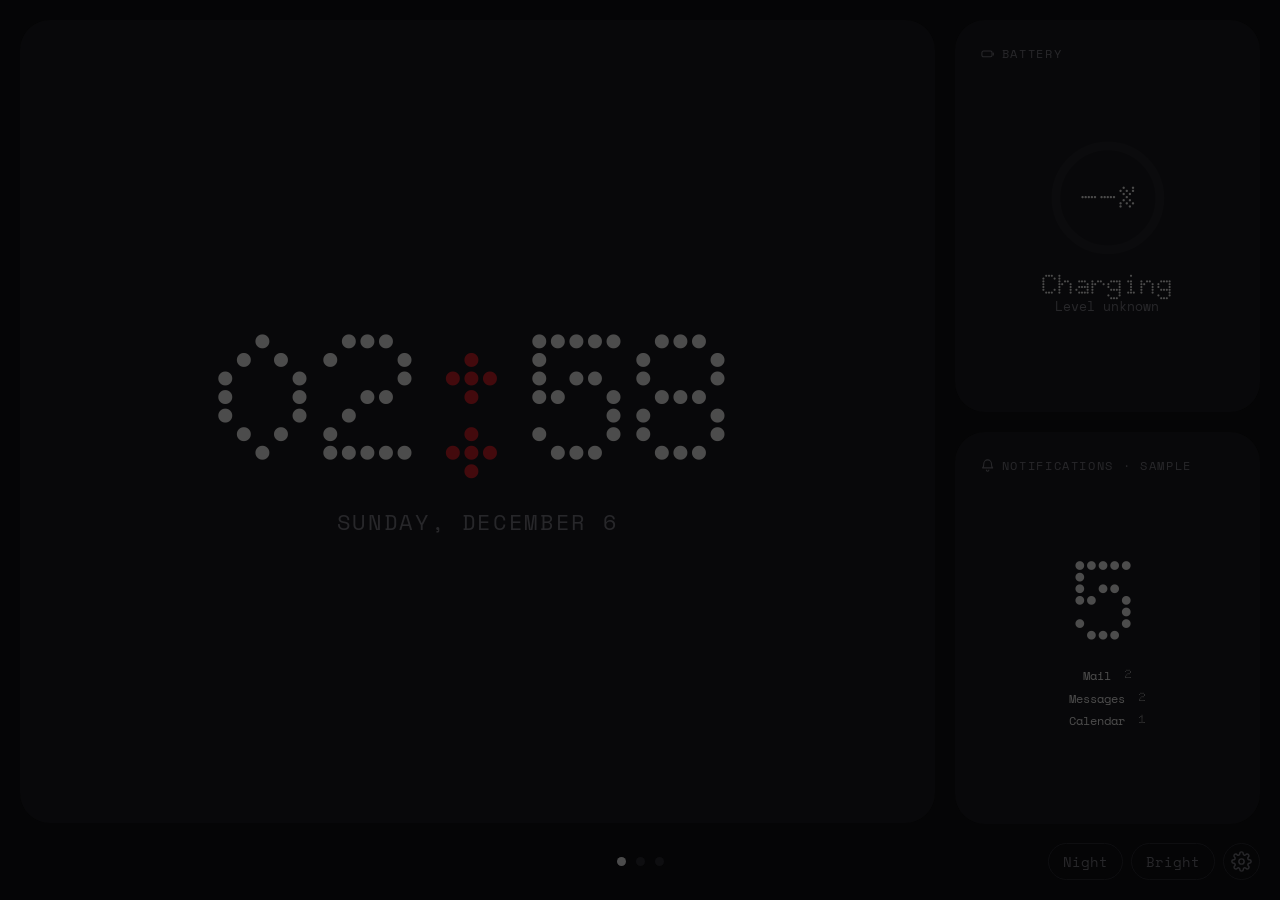
==== commit 834d5473: "feat: clock 75% / tiles 25%, three tile pages, centred battery %, new screen saver picture - The clo" ====
--- a/web/index.html
+++ b/web/index.html
@@ -48,8 +48,8 @@
   .dock { height: 100%; display: grid; grid-template-rows: minmax(0, 1fr) auto; gap: var(--gap); padding-block: var(--top-inset) var(--gap); transition: opacity .6s, transform 2s; }
   .dock.dim { opacity: var(--dim-opacity); }
 
-  .stage { display: grid; grid-template-columns: 1fr 1fr; gap: var(--gap); min-height: 0; }
-  @media (max-aspect-ratio: 1/1) { .stage { grid-template-columns: 1fr; grid-template-rows: auto minmax(0, 1fr); } }
+  .stage { display: grid; grid-template-columns: 3fr 1fr; gap: var(--gap); min-height: 0; }   /* the clock takes three quarters, the tiles one quarter */
+  @media (max-aspect-ratio: 1/1) { .stage { grid-template-columns: 1fr; grid-template-rows: minmax(0, 3fr) minmax(0, 1fr); } }
 
   #battTile, .tile.clock { touch-action: none; -webkit-touch-callout: none; }
   #battTile *, .tile.clock * { pointer-events: none; }   /* the whole tile is the target, wherever you press */
@@ -65,22 +65,22 @@
   .date { margin-top: 1.6vmin; color: var(--muted); font-size: clamp(12px, 2.6vmin, 22px); font-weight: 400; letter-spacing: .12em; text-transform: uppercase; }
 
   .tiles { position: relative; min-height: 0; touch-action: pan-y; }
-  .page { height: 100%; display: grid; grid-template-columns: 1fr 1fr; grid-auto-rows: minmax(0, 1fr); gap: var(--gap); animation: in .35s ease-out; }
+  .page { height: 100%; display: grid; grid-template-columns: minmax(0, 1fr); grid-template-rows: repeat(2, minmax(0, 1fr)); gap: var(--gap); animation: in .35s ease-out; }   /* two tiles, stacked */
+  @media (max-aspect-ratio: 1/1) { .page { grid-template-columns: repeat(2, minmax(0, 1fr)); grid-template-rows: minmax(0, 1fr); } }   /* ...or side by side on a tall screen */
+  .page.single { grid-template-columns: minmax(0, 1fr); grid-template-rows: minmax(0, 1fr); }
   @keyframes in { from { opacity: 0; transform: translateX(8px); } }
   .tile { background: var(--surface); border-radius: clamp(18px, 3.4vmin, 30px); padding: calc(var(--gap) * 1.25); display: flex; flex-direction: column; justify-content: space-between; min-width: 0; min-height: 0; overflow: hidden; container-type: size; }
-  .tile.wide { grid-column: span 2; }
-  .tile.tall { grid-row: span 2; }
   .label { display: flex; align-items: center; gap: .55em; color: var(--muted); font-size: clamp(10px, 1.9vmin, 14px); letter-spacing: .14em; text-transform: uppercase; }
   .label svg { width: 1.3em; height: 1.3em; flex: none; }
   .big { font-family: var(--dot); font-weight: var(--dot-weight); font-variation-settings: "ROND" 100; font-size: clamp(28px, 7.4vmin, 64px); line-height: 1; letter-spacing: -.02em; font-variant-numeric: tabular-nums; }
   .sub { color: var(--muted); font-size: clamp(12px, 2.3vmin, 17px); font-weight: 400; line-height: 1.4; }
 
   .ring { --ring: clamp(48px, min(38cqw, 66cqh), 220px); width: var(--ring); aspect-ratio: 1; position: relative; flex: none; }
-  .ring svg { width: 100%; height: 100%; transform: rotate(-90deg); }
+  .ring svg { display: block; width: 100%; height: 100%; transform: rotate(-90deg); }   /* block: an inline svg left a gap under the circle, so the % sat lower than the ring's middle */
   .ring circle { fill: none; stroke-width: 7; }
   .ring .track { stroke: var(--surface-2); }
   .ring .fill { stroke: var(--accent); stroke-linecap: round; transition: stroke-dashoffset .8s; }
-  .ring b { position: absolute; inset: 0; display: grid; place-items: center; font-family: var(--dot); font-weight: var(--dot-weight); font-variation-settings: "ROND" 100; font-size: calc(var(--ring) * .24); }
+  .ring b { position: absolute; inset: 0; display: grid; place-items: center; font-family: var(--dot); font-weight: var(--dot-weight); font-variation-settings: "ROND" 100; font-size: calc(var(--ring) * .24); transform: translateX(.06em); }   /* the dot font leaves a little more room after the % than before the first digit */
   .batt { display: flex; align-items: center; gap: 4cqmin; min-width: 0; }
 
   .alarm .ampm, .alarm .big { white-space: nowrap; }
@@ -95,7 +95,7 @@
   #notifRows li.more { color: var(--muted); justify-content: flex-start; }
   #notifTile .sub { font-size: clamp(12px, min(8cqh, 4cqw), 20px); }
   .week { display: grid; grid-template-columns: repeat(7, minmax(0, 1fr)); gap: calc(var(--gap) * .5); text-align: center; }
-  .week div { display: flex; flex-direction: column; align-items: center; justify-content: space-between; gap: .35em; padding: 12% 0; border-radius: 14px; background: var(--surface-2); color: var(--muted); font-size: clamp(11px, 4cqw, 20px); letter-spacing: 0; }
+  .week div { display: flex; flex-direction: column; align-items: center; justify-content: center; gap: .6em; padding: 12% 0; border-radius: 14px; background: var(--surface-2); color: var(--muted); font-size: clamp(11px, 4cqw, 20px); letter-spacing: 0; }
   .week b { font-family: var(--dot); font-variation-settings: "ROND" 100; font-weight: var(--dot-weight); font-size: clamp(18px, min(7.4cqw, 22cqh), 80px); line-height: 1; letter-spacing: 0; transform: translateX(.047em); color: var(--fg); opacity: .45; }
   .week .wn { display: none; }
   .week .today { color: var(--accent); box-shadow: inset 0 0 0 2px var(--accent); }
@@ -113,7 +113,7 @@
   @container (max-aspect-ratio: 1/1) {
     .week b { transform: none; }   /* the shift only matters for the centred day cards */
     .tiles .tile.tall > .week { grid-template-columns: 1fr; }
-    .week div { flex-direction: row; padding: 0 6cqw; font-size: clamp(12px, min(3.4cqh, 6cqw), 26px); }
+    .week div { flex-direction: row; justify-content: space-between; padding: 0 6cqw; font-size: clamp(12px, min(3.4cqh, 6cqw), 26px); }
     .week .wl { display: none; }
     .week .wn { display: inline; }
     .week b { font-size: clamp(22px, min(7cqh, 18cqw), 90px); }
@@ -123,12 +123,18 @@
     .alarm .sep { display: none; }
     .alarm, .details { text-align: center; }
     .tiles .tile .details .big { font-size: clamp(26px, min(34cqh, 52cqw), 150px); }
+  }
+  /* Notifications stack their number over the rows only when the tile is tall enough; a short tile keeps them side by side. */
+  @container (max-aspect-ratio: 8/5) and (min-height: 185px) {
     .notif { flex-direction: column; align-items: stretch; text-align: center; gap: 3cqmin; }
     #notifRows li { justify-content: center; gap: 1.2em; }
+  }
+  /* Battery and Notifications stack their contents once their tile is no wider than 8:5, which the narrow landscape column is. */
+  @container (max-aspect-ratio: 8/5) {
     .batt { flex-direction: column; text-align: center; gap: 3cqmin; }
-    .ring { --ring: clamp(64px, min(52cqw, 40cqh), 220px); }
-    .tiles .batt .big { font-size: clamp(22px, min(11cqw, 13cqh), 80px); }
-    .tiles .batt .sub { font-size: clamp(11px, min(5cqw, 6cqh), 22px); }
+    .ring { --ring: clamp(44px, min(52cqw, 38cqh), 220px); }
+    .tiles .batt .big { font-size: clamp(18px, min(11cqw, 13cqh), 80px); }
+    .tiles .batt .sub { font-size: clamp(10px, min(5cqw, 6cqh), 22px); }
   }
 
   .bottom { display: grid; grid-template-columns: 1fr auto 1fr; align-items: center; color: var(--muted); font-size: clamp(11px, 2vmin, 14px); letter-spacing: .05em; }
@@ -211,13 +217,6 @@
             <div><div class="big" id="battBig">Charging</div><div class="sub" id="battSub">Level unknown</div></div>
           </div>
         </div>
-        <div class="tile" id="alarmTile" data-state="sample">
-          <div class="label"><svg viewBox="0 0 24 24" fill="none" stroke="currentColor" stroke-width="1.7" stroke-linecap="round" stroke-linejoin="round"><circle cx="12" cy="13" r="7.5"/><path d="M12 9v4l2.5 1.5M4 5l3-2M20 5l-3-2"/></svg><span id="alarmLabel">Next alarm \u00b7 sample</span></div>
-          <div class="alarm">
-            <div class="big" id="alarmTime"><span id="alarmH">--</span><span class="sep">:</span><span id="alarmM">--</span><span class="ampm" id="alarmAmpm"></span></div>
-            <div class="sub" id="alarmWhen">&nbsp;</div>
-          </div>
-        </div>
         <div class="tile" id="notifTile" data-state="sample">
           <div class="label"><svg viewBox="0 0 24 24" fill="none" stroke="currentColor" stroke-width="1.7" stroke-linecap="round" stroke-linejoin="round"><path d="M6 9a6 6 0 1 1 12 0c0 5 2 6.5 2 6.5H4S6 14 6 9z"/><path d="M10 19a2 2 0 0 0 4 0"/></svg><span id="notifLabel">Notifications · sample</span></div>
           <div class="notif">
@@ -228,6 +227,16 @@
             </div>
           </div>
         </div>
+      </section>
+
+      <section class="page" id="page1" hidden>
+        <div class="tile" id="alarmTile" data-state="sample">
+          <div class="label"><svg viewBox="0 0 24 24" fill="none" stroke="currentColor" stroke-width="1.7" stroke-linecap="round" stroke-linejoin="round"><circle cx="12" cy="13" r="7.5"/><path d="M12 9v4l2.5 1.5M4 5l3-2M20 5l-3-2"/></svg><span id="alarmLabel">Next alarm \u00b7 sample</span></div>
+          <div class="alarm">
+            <div class="big" id="alarmTime"><span id="alarmH">--</span><span class="sep">:</span><span id="alarmM">--</span><span class="ampm" id="alarmAmpm"></span></div>
+            <div class="sub" id="alarmWhen">&nbsp;</div>
+          </div>
+        </div>
         <div class="tile" id="detailsTile" data-state="sample">
           <div class="label"><svg viewBox="0 0 24 24" fill="none" stroke="currentColor" stroke-width="1.7" stroke-linecap="round" stroke-linejoin="round"><path d="M14 14.8V5a2 2 0 1 0-4 0v9.8a4 4 0 1 0 4 0z"/></svg><span id="detailsLabel">Battery details \u00b7 sample</span></div>
           <div class="details">
@@ -237,8 +246,8 @@
         </div>
       </section>
 
-      <section class="page" id="page1" hidden>
-        <div class="tile wide tall">
+      <section class="page single" id="page2" hidden>
+        <div class="tile tall">
           <div class="label"><svg viewBox="0 0 24 24" fill="none" stroke="currentColor" stroke-width="1.7" stroke-linecap="round"><circle cx="5" cy="12" r="1.3"/><circle cx="12" cy="12" r="1.3"/><circle cx="19" cy="12" r="1.3"/></svg>This week</div>
           <div class="week" id="week"></div>
         </div>
@@ -251,6 +260,7 @@
     <div class="dots" role="group" aria-label="Pages">
       <button aria-label="Page 1" aria-current="true" data-page="0"></button>
       <button aria-label="Page 2" aria-current="false" data-page="1"></button>
+      <button aria-label="Page 3" aria-current="false" data-page="2"></button>
     </div>
     <div class="pills">
       <button class="pill" id="redBtn" aria-pressed="false">Night</button>
@@ -479,9 +489,8 @@
   // ---- pages: dots, arrow keys, swipe ----
   let page = 0;
   function setPage(p) {
-    page = Math.max(0, Math.min(1, p));
-    $('page0').hidden = page !== 0;
-    $('page1').hidden = page !== 1;
+    page = Math.max(0, Math.min(2, p));
+    for (let i = 0; i < 3; i++) $('page' + i).hidden = page !== i;
     document.querySelectorAll('.dots button').forEach(b => b.setAttribute('aria-current', String(Number(b.dataset.page) === page)));
   }
   document.querySelectorAll('.dots button').forEach(b => { b.onclick = () => setPage(Number(b.dataset.page)); });
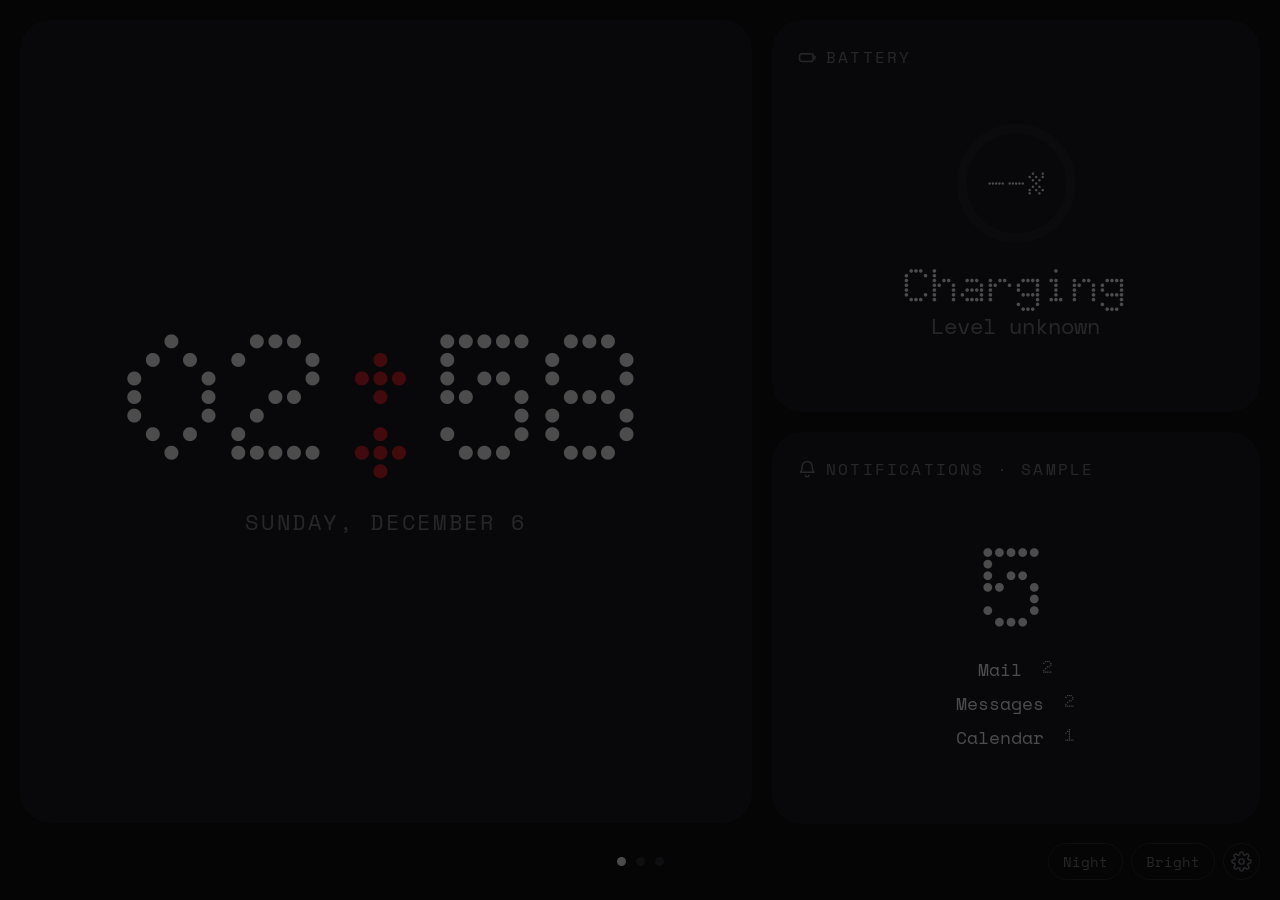
==== commit 907359e1: "feat: clock 60% / tiles 40% - The tiles get 40% of the screen (was 25%), in both landscape and portr" ====
--- a/web/index.html
+++ b/web/index.html
@@ -48,8 +48,8 @@
   .dock { height: 100%; display: grid; grid-template-rows: minmax(0, 1fr) auto; gap: var(--gap); padding-block: var(--top-inset) var(--gap); transition: opacity .6s, transform 2s; }
   .dock.dim { opacity: var(--dim-opacity); }
 
-  .stage { display: grid; grid-template-columns: 3fr 1fr; gap: var(--gap); min-height: 0; }   /* the clock takes three quarters, the tiles one quarter */
-  @media (max-aspect-ratio: 1/1) { .stage { grid-template-columns: 1fr; grid-template-rows: minmax(0, 3fr) minmax(0, 1fr); } }
+  .stage { display: grid; grid-template-columns: 3fr 2fr; gap: var(--gap); min-height: 0; }   /* the clock takes 60%, the tiles 40% */
+  @media (max-aspect-ratio: 1/1) { .stage { grid-template-columns: 1fr; grid-template-rows: minmax(0, 3fr) minmax(0, 2fr); } }
 
   #battTile, .tile.clock { touch-action: none; -webkit-touch-callout: none; }
   #battTile *, .tile.clock * { pointer-events: none; }   /* the whole tile is the target, wherever you press */
@@ -110,7 +110,7 @@
   .tiles .tile .sub { font-size: clamp(12px, min(8cqh, 11cqw), 26px); }
   .tiles .batt .big { font-size: clamp(22px, min(20cqh, 9cqw), 80px); }
   .tiles .batt .sub { font-size: clamp(11px, min(8cqh, 4cqw), 20px); }
-  @container (max-aspect-ratio: 1/1) {
+  @container (max-aspect-ratio: 3/2) {   /* squarish or tall tile: one row per day (seven thin cards would not look right) */
     .week b { transform: none; }   /* the shift only matters for the centred day cards */
     .tiles .tile.tall > .week { grid-template-columns: 1fr; }
     .week div { flex-direction: row; justify-content: space-between; padding: 0 6cqw; font-size: clamp(12px, min(3.4cqh, 6cqw), 26px); }
@@ -132,9 +132,9 @@
   /* Battery and Notifications stack their contents once their tile is no wider than 8:5, which the narrow landscape column is. */
   @container (max-aspect-ratio: 8/5) {
     .batt { flex-direction: column; text-align: center; gap: 3cqmin; }
-    .ring { --ring: clamp(44px, min(52cqw, 38cqh), 220px); }
-    .tiles .batt .big { font-size: clamp(18px, min(11cqw, 13cqh), 80px); }
-    .tiles .batt .sub { font-size: clamp(10px, min(5cqw, 6cqh), 22px); }
+    .ring { --ring: clamp(44px, min(60cqw, 40cqh), 240px); }
+    .tiles .batt .big { font-size: clamp(18px, min(13cqw, 14cqh), 90px); }
+    .tiles .batt .sub { font-size: clamp(10px, min(5.5cqw, 6.5cqh), 24px); }
   }
 
   .bottom { display: grid; grid-template-columns: 1fr auto 1fr; align-items: center; color: var(--muted); font-size: clamp(11px, 2vmin, 14px); letter-spacing: .05em; }
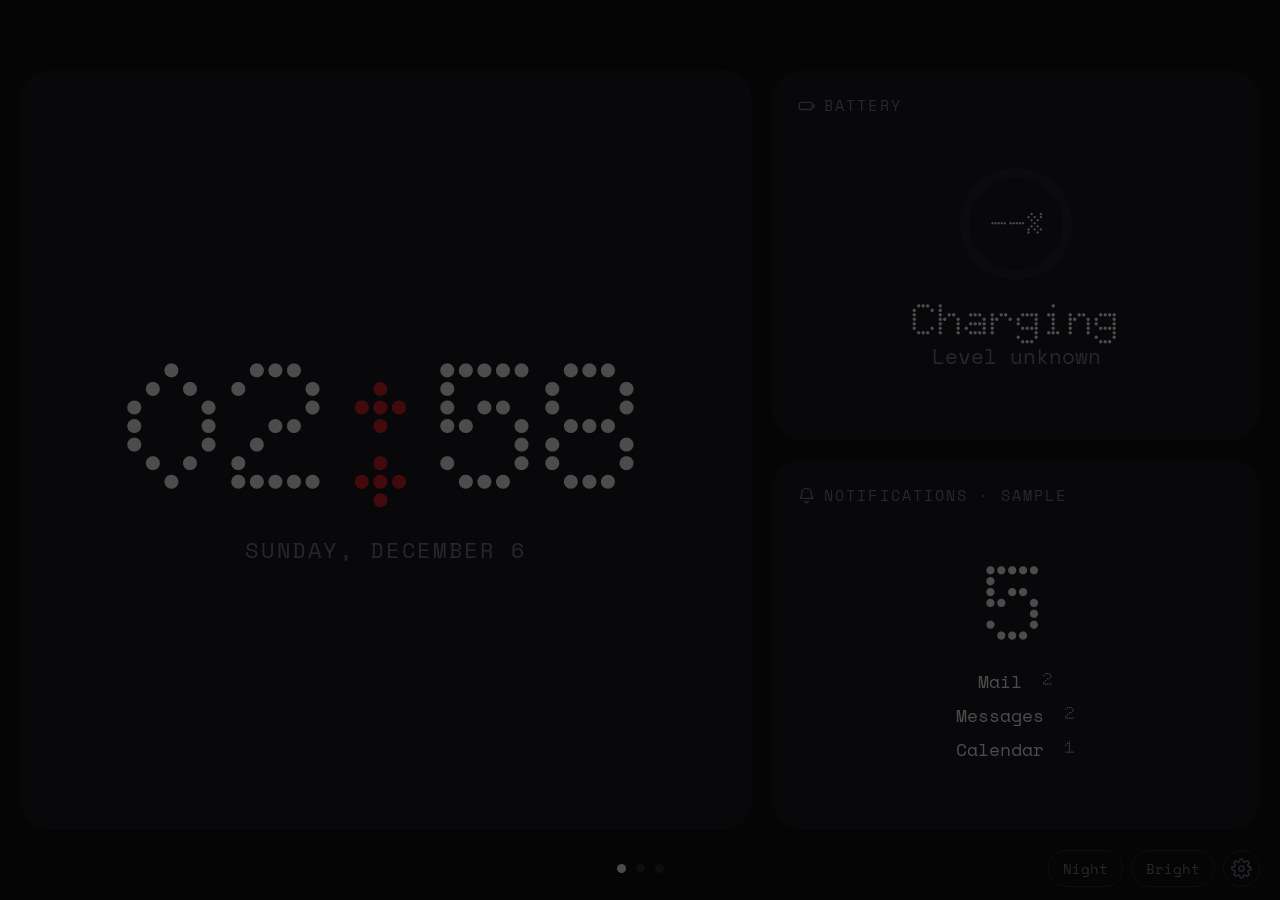
==== commit 376797c9: "fix: the tiles sit in the middle of the screen, top and bottom The room above the tiles now equals t" ====
--- a/web/index.html
+++ b/web/index.html
@@ -22,15 +22,19 @@
     --time-scale: 1;
     --h12-scale: 1;
     --dim-opacity: .3;
-    --top-inset: max(var(--gap), env(safe-area-inset-top, 0px));
+    --bar-h: 30px;   /* height of the bottom row (page dots and buttons) */
+    /* The tiles sit in the middle of the screen: the room above them equals the room below (gap, bottom row, gap). */
+    --top-inset: max(calc(var(--gap) * 2 + var(--bar-h)), env(safe-area-inset-top, 0px));
     --gap: clamp(12px, 3vmin, 20px);   /* the one spacing value: screen margins and the space between tiles */
+    --inset-l: env(safe-area-inset-left, 0px);    /* the camera cutout or rounded corner, on whichever side it is */
+    --inset-r: env(safe-area-inset-right, 0px);
+    --side: max(var(--gap), var(--inset-l), var(--inset-r));   /* the same on both sides, so the dock sits centred on screen */
     color-scheme: dark;
   }
   :root[data-font="mono"] { --dot: "Space Mono", ui-monospace, "SF Mono", Menlo, monospace; --dot-weight: 400; --time-scale: .84; }
   :root[data-font="sans"] { --dot: system-ui, -apple-system, "Helvetica Neue", Roboto, sans-serif; --dot-weight: 200; --time-scale: .95; }
   :root[data-hour12="true"] { --h12-scale: .85; }
   :root[data-theme="light"] { --bg: #f2f2f4; --surface: #ffffff; --surface-2: #e8e8ec; --line: #d4d4da; --fg: #101012; --muted: #6c6b73; color-scheme: light; }
-  @media (max-aspect-ratio: 1/1) { :root { --top-inset: max(calc(var(--gap) * 2.4), env(safe-area-inset-top, 0px)); } }   /* tall screens: room under the status bar and camera */
   [hidden] { display: none !important; }
   * { box-sizing: border-box; margin: 0; }
   html, body { height: 100%; }
@@ -38,8 +42,8 @@
   body {
     background: var(--bg); color: var(--fg); font-family: var(--font);
     padding-block: 0;
-    padding-left: max(var(--gap), env(safe-area-inset-left, 0px));
-    padding-right: max(var(--gap), env(safe-area-inset-right, 0px));
+    padding-left: var(--side);
+    padding-right: var(--side);
     overflow: hidden; -webkit-user-select: none; user-select: none;
   }
   button { font: inherit; color: inherit; background: none; border: 0; cursor: pointer; }
@@ -48,11 +52,11 @@
   .dock { height: 100%; display: grid; grid-template-rows: minmax(0, 1fr) auto; gap: var(--gap); padding-block: var(--top-inset) var(--gap); transition: opacity .6s, transform 2s; }
   .dock.dim { opacity: var(--dim-opacity); }
 
-  .stage { display: grid; grid-template-columns: 3fr 2fr; gap: var(--gap); min-height: 0; }   /* the clock takes 60%, the tiles 40% */
+  .stage { display: grid; grid-template-columns: minmax(0, 3fr) minmax(0, 2fr); gap: var(--gap); min-height: 0; }   /* the clock takes 60%, the tiles 40% */
   @media (max-aspect-ratio: 1/1) { .stage { grid-template-columns: 1fr; grid-template-rows: minmax(0, 3fr) minmax(0, 2fr); } }
 
-  #battTile, .tile.clock { touch-action: none; -webkit-touch-callout: none; }
-  #battTile *, .tile.clock * { pointer-events: none; }   /* the whole tile is the target, wherever you press */
+  #battTile { touch-action: none; -webkit-touch-callout: none; }
+  #battTile * { pointer-events: none; }   /* the whole tile is the target, wherever you press */
   .tile.clock { justify-content: center; align-items: center; cursor: pointer; container-type: normal; }
   .time { font-family: var(--dot); font-weight: var(--dot-weight); font-variation-settings: "ROND" 100; font-size: calc(min(14.5vw, 32vh) * var(--time-scale) * var(--h12-scale)); line-height: 1; letter-spacing: -.035em; font-variant-numeric: tabular-nums; white-space: nowrap; }
   @media (max-aspect-ratio: 1/1) { .time { font-size: calc(min(31vw, 22vh) * var(--time-scale) * var(--h12-scale)); } }
@@ -137,8 +141,7 @@
     .tiles .batt .sub { font-size: clamp(10px, min(5.5cqw, 6.5cqh), 24px); }
   }
 
-  .bottom { display: grid; grid-template-columns: 1fr auto 1fr; align-items: center; color: var(--muted); font-size: clamp(11px, 2vmin, 14px); letter-spacing: .05em; }
-  .hint { grid-column: 1; justify-self: start; padding-right: 8px; font-size: clamp(10px, 1.9vmin, 13px); line-height: 1.3; letter-spacing: .04em; color: var(--muted); }
+  .bottom { height: var(--bar-h); display: grid; grid-template-columns: 1fr auto 1fr; align-items: center; color: var(--muted); font-size: clamp(11px, 2vmin, 14px); letter-spacing: .05em; }
   .dots { display: flex; gap: 10px; grid-column: 2; }
   .dots button { width: 9px; height: 9px; border-radius: 50%; background: var(--line); padding: 0; }
   .dots button[aria-current="true"] { background: var(--fg); }
@@ -149,7 +152,7 @@
   .pill.icon svg { width: 1.5em; height: 1.5em; }
 
   /* ---- settings ---- */
-  .settings { position: fixed; inset: 0; z-index: 20; background: var(--bg); overflow-y: auto; padding-inline: max(var(--gap), env(safe-area-inset-left, 0px)) max(var(--gap), env(safe-area-inset-right, 0px)); -webkit-user-select: none; user-select: none; }
+  .settings { position: fixed; inset: 0; z-index: 20; background: var(--bg); overflow-y: auto; padding-inline: var(--side); -webkit-user-select: none; user-select: none; }
   .sheet { max-width: 760px; margin-inline: auto; padding-bottom: 24px; }
   .sheet header { position: sticky; top: 0; display: flex; justify-content: space-between; align-items: center; padding-block: 14px 10px; background: var(--bg); z-index: 1; }
   .sheet h2 { font-family: var(--font); font-weight: 400; font-size: clamp(14px, 3vmin, 20px); letter-spacing: .14em; text-transform: uppercase; color: var(--muted); }
@@ -256,7 +259,6 @@
   </div>
 
   <div class="bottom">
-    <span class="hint" id="exitHint" hidden>Hold the clock to exit</span>
     <div class="dots" role="group" aria-label="Pages">
       <button aria-label="Page 1" aria-current="true" data-page="0"></button>
       <button aria-label="Page 2" aria-current="false" data-page="1"></button>
@@ -468,23 +470,26 @@
   $('dimBtn').onclick = () => { manual = $('dimBtn').dataset.dim !== 'true'; applyDimming(); };
   const toggleRed = () => change(() => { S.red = !S.red; });
   $('redBtn').onclick = toggleRed;
-  if (window.DockHost && typeof window.DockHost.exit === 'function') $('exitHint').hidden = false;   // the hold-to-exit gesture only works inside the app
+  const WOBBLE = 28;   // px a finger may drift during a hold before it counts as a slide
   const clockTile = document.querySelector('.tile.clock');
-  let pressTimer = null, pressX = 0, pressY = 0, longPressed = false;
-  const WOBBLE = 28;   // px a finger may drift during a hold before it counts as a slide
-  const cancelPress = () => { clearTimeout(pressTimer); pressTimer = null; };
-  clockTile.addEventListener('pointerdown', e => {
-    longPressed = false; pressX = e.clientX; pressY = e.clientY; cancelPress();
-    try { clockTile.setPointerCapture(e.pointerId); } catch (err) {}
-    pressTimer = setTimeout(() => {
-      longPressed = true;
-      if (window.DockHost && typeof window.DockHost.exit === 'function') window.DockHost.exit();
-    }, 700);
-  });
-  clockTile.addEventListener('pointermove', e => { if (pressTimer && Math.hypot(e.clientX - pressX, e.clientY - pressY) > WOBBLE) cancelPress(); });
-  ['pointerup', 'pointercancel', 'pointerleave'].forEach(t => clockTile.addEventListener(t, cancelPress));
   clockTile.addEventListener('contextmenu', e => e.preventDefault());
-  clockTile.onclick = () => { if (longPressed) { longPressed = false; return; } toggleRed(); };
+  clockTile.onclick = toggleRed;   // tap the clock for Night mode
+
+  // Swipe up from the lower part of the screen to leave, the way you close an app. In the screen saver the phone's own
+  // gesture bar is hidden, so the dock handles this itself. Touch events keep arriving while the page is being panned.
+  let swipe = null;
+  const swipeStart = (x, y) => { swipe = (window.DockHost && typeof window.DockHost.exit === 'function' && settings.hidden && y >= innerHeight * 0.65) ? { x, y } : null; };
+  const swipeMove = (x, y) => {
+    if (!swipe) return;
+    const up = swipe.y - y, across = Math.abs(x - swipe.x);
+    if (up > 90 && up > across * 2) { swipe = null; window.DockHost.exit(); }
+  };
+  document.addEventListener('touchstart', e => { if (e.touches.length === 1) swipeStart(e.touches[0].clientX, e.touches[0].clientY); else swipe = null; }, { passive: true });
+  document.addEventListener('touchmove', e => { if (e.touches.length === 1) swipeMove(e.touches[0].clientX, e.touches[0].clientY); }, { passive: true });
+  ['touchend', 'touchcancel'].forEach(t => document.addEventListener(t, () => { swipe = null; }, { passive: true }));
+  document.addEventListener('pointerdown', e => { if (e.pointerType === 'mouse') swipeStart(e.clientX, e.clientY); });
+  document.addEventListener('pointermove', e => { if (e.pointerType === 'mouse') swipeMove(e.clientX, e.clientY); });
+  document.addEventListener('pointerup', e => { if (e.pointerType === 'mouse') swipe = null; });
 
   // ---- pages: dots, arrow keys, swipe ----
   let page = 0;
@@ -507,19 +512,20 @@
     else if (settings.hidden && e.key === 'ArrowLeft') setPage(page - 1);
   });
 
-  // ---- battery: the Android app calls window.setBattery(level 0..1 or -1, charging, secondsToFull or -1) ----
-  let lastBattery = [-1, true, -1], eggRunning = false, lastFlashAgent = null;
+  // ---- battery: the Android app calls window.setBattery(level 0..1 or -1, charging, secondsToFull or -1, pluggedIn, source, speed) ----
+  let lastBattery = [-1, true, -1, true, '', ''], eggRunning = false, lastFlashAgent = null;
   function renderBattery() {
-    const [level, charging, secsToFull, pluggedIn] = lastBattery;
-    const t = DockLogic.batteryText(level, charging, secsToFull, pluggedIn);
+    const [level, charging, secsToFull, pluggedIn, source, speed] = lastBattery;
+    const t = DockLogic.batteryText(level, charging, secsToFull, pluggedIn, source, speed);
     const known = Number.isFinite(level) && level >= 0;
     $('pct').textContent = t.pct;
     $('battBig').textContent = t.big;
     $('battSub').textContent = t.sub;
     $('ringFill').style.strokeDashoffset = String(known ? 251.3 * (1 - Math.min(level, 1)) : 251.3);
   }
-  window.setBattery = (level, charging, secsToFull, pluggedIn = charging) => {
-    lastBattery = [level, charging, secsToFull, pluggedIn];
+  // source is 'ac', 'usb', 'wireless', 'dock' or ''; speed is 'fast', 'normal', 'slow' or '' (the phone doesn't say)
+  window.setBattery = (level, charging, secsToFull, pluggedIn = charging, source = '', speed = '') => {
+    lastBattery = [level, charging, secsToFull, pluggedIn, source, speed];
     if (!eggRunning) renderBattery();   // a hidden effect may be showing; the newest reading appears when it ends
   };
   window.setBattery(-1, true, -1);
